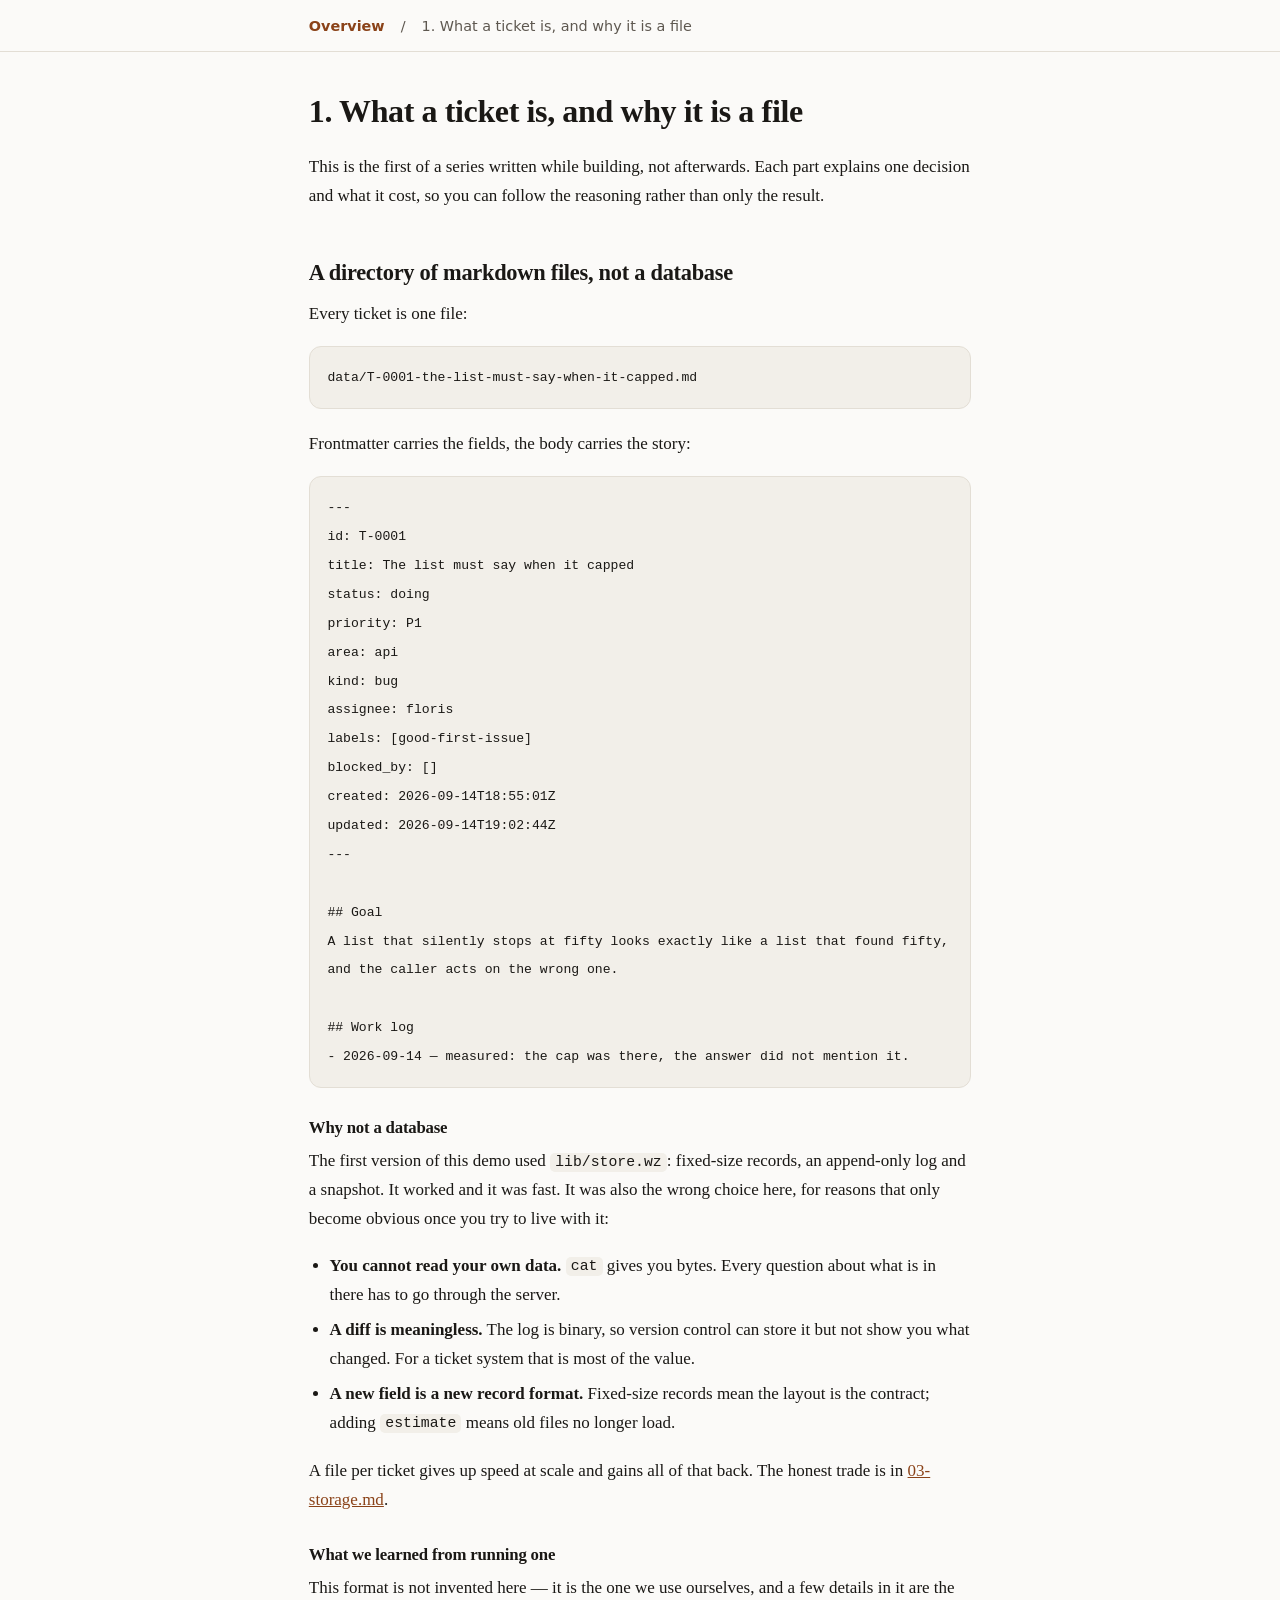
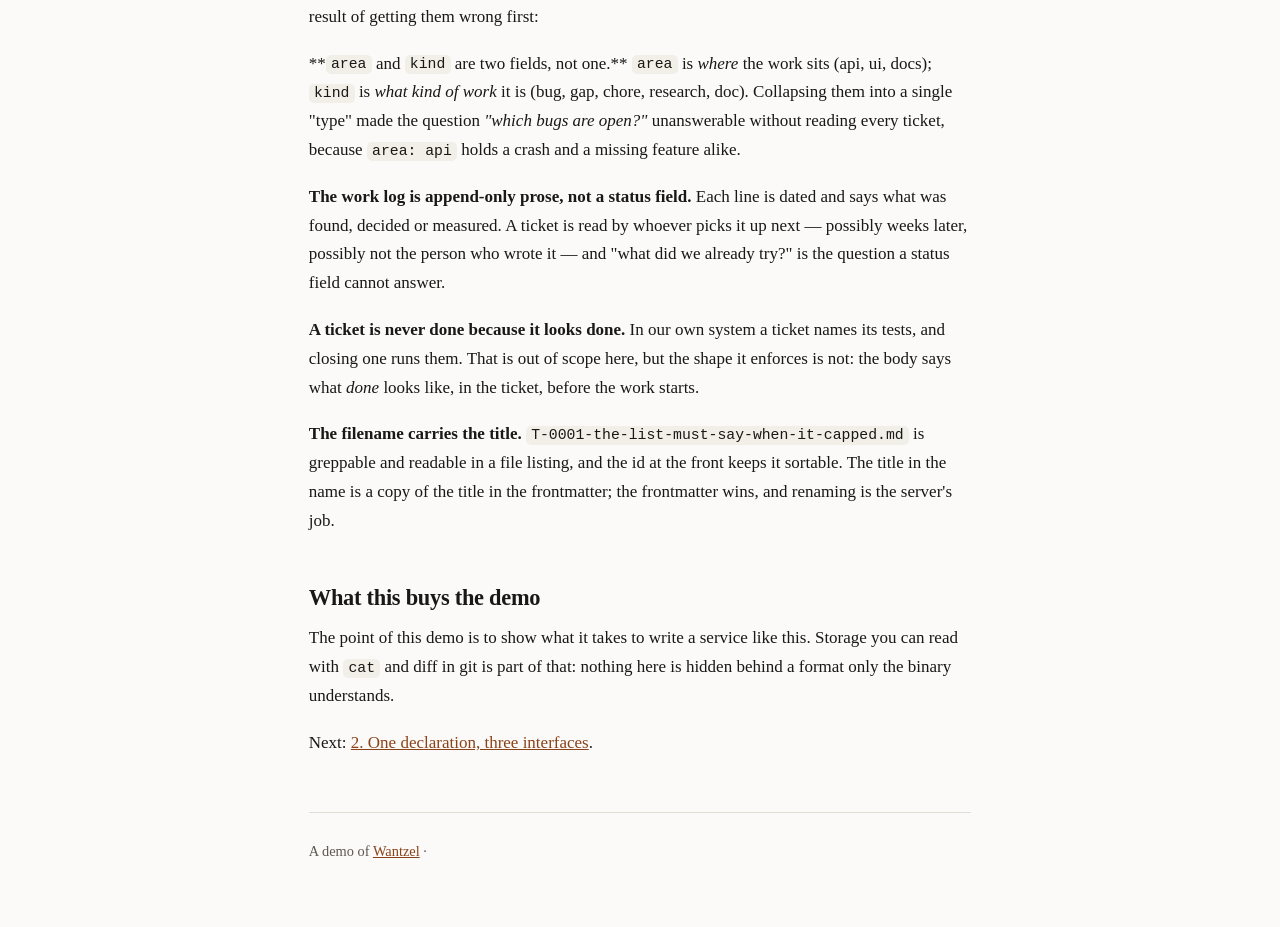
==== wantzel-tasks/docs/01-what-a-ticket-is.html @ 663868b7 "wantzel-tasks: a ticket system built by an agent, in Wantzel" ====
<!doctype html>
<html lang="en">
<head>
<meta charset="utf-8">
<meta name="viewport" content="width=device-width, initial-scale=1">
<title>1. What a ticket is, and why it is a file</title>
<style>
:root{--bg:#fbfaf8;--fg:#1a1815;--muted:#5e5850;--rule:#e3ded5;
--code-bg:#f2efe9;--accent:#8a4218;--accent-soft:#f0e4da;--card:#fff}
@media(prefers-color-scheme:dark){:root{--bg:#15140f;--fg:#ecebe6;--muted:#a09a8f;
--rule:#2e2b25;--code-bg:#1e1c18;--accent:#e0a473;--accent-soft:#2a211a;--card:#1e1c18}}
*{box-sizing:border-box}html{-webkit-text-size-adjust:100%}
body{margin:0;background:var(--bg);color:var(--fg);
font:17px/1.7 ui-serif,Georgia,"Times New Roman",serif}
.wrap{max-width:44rem;margin:0 auto;padding:0 1.3rem 4rem}
a{color:var(--accent)}
nav{border-bottom:1px solid var(--rule);margin-bottom:2.4rem}
nav .wrap{padding-top:1.1rem;padding-bottom:1.1rem;display:flex;gap:1rem;
align-items:baseline;font:.9rem ui-sans-serif,system-ui,sans-serif}
nav a{text-decoration:none;font-weight:600}
nav .sep{color:var(--muted)}
h1,h2,h3{line-height:1.25;letter-spacing:-.012em}
h1{font-size:2rem;margin:1.6rem 0 1.4rem}
h2{font-size:1.4rem;margin:3rem 0 .8rem}
h3{font-size:1.05rem;margin:1.9rem 0 .5rem}
p{margin:0 0 1.1rem}
ul,ol{margin:0 0 1.2rem;padding-left:1.3rem}li{margin-bottom:.4rem}
code{font:.87em ui-monospace,Menlo,monospace;background:var(--code-bg);
padding:.1em .35em;border-radius:5px}
pre{background:var(--code-bg);border:1px solid var(--rule);border-radius:12px;
padding:1rem 1.1rem;overflow-x:auto;margin:0 0 1.3rem}
pre code{background:none;padding:0;font-size:.82rem;line-height:1.6}
blockquote{border-left:3px solid var(--accent);background:var(--accent-soft);
border-radius:0 10px 10px 0;padding:.9rem 1.1rem;margin:0 0 1.3rem}
blockquote p:last-child{margin:0}
table{border-collapse:collapse;width:100%;margin:0 0 1.4rem;
font:.92rem ui-sans-serif,system-ui,sans-serif}
th,td{text-align:left;padding:.5rem .6rem;border-bottom:1px solid var(--rule);
vertical-align:top}
th{font-weight:600;color:var(--muted);font-size:.8rem;letter-spacing:.04em;
text-transform:uppercase}
hr{border:0;border-top:1px solid var(--rule);margin:2.4rem 0}
img{max-width:100%;border:1px solid var(--rule);border-radius:12px}
footer{border-top:1px solid var(--rule);margin-top:3.4rem;padding-top:1.6rem;
color:var(--muted);font-size:.9rem}
@media(max-width:620px){body{font-size:16px}h1{font-size:1.6rem}.wrap{padding:0 1rem 3rem}}
</style>
</head>
<body>
<nav><div class="wrap"><a href="index.html">Overview</a><span class="sep">/</span><span class="sep">1. What a ticket is, and why it is a file</span></div></nav>
<div class="wrap">
<h1>1. What a ticket is, and why it is a file</h1>
<p>This is the first of a series written while building, not afterwards. Each part explains one decision and what it cost, so you can follow the reasoning rather than only the result.</p>
<h2>A directory of markdown files, not a database</h2>
<p>Every ticket is one file:</p>
<pre><code>data/T-0001-the-list-must-say-when-it-capped.md</code></pre>
<p>Frontmatter carries the fields, the body carries the story:</p>
<pre><code>---
id: T-0001
title: The list must say when it capped
status: doing
priority: P1
area: api
kind: bug
assignee: floris
labels: [good-first-issue]
blocked_by: []
created: 2026-09-14T18:55:01Z
updated: 2026-09-14T19:02:44Z
---

## Goal
A list that silently stops at fifty looks exactly like a list that found fifty,
and the caller acts on the wrong one.

## Work log
- 2026-09-14 — measured: the cap was there, the answer did not mention it.</code></pre>
<h3>Why not a database</h3>
<p>The first version of this demo used <code>lib/store.wz</code>: fixed-size records, an append-only log and a snapshot. It worked and it was fast. It was also the wrong choice here, for reasons that only become obvious once you try to live with it:</p>
<ul><li><strong>You cannot read your own data.</strong> <code>cat</code> gives you bytes. Every question about what is in there has to go through the server.</li><li><strong>A diff is meaningless.</strong> The log is binary, so version control can store it but not show you what changed. For a ticket system that is most of the value.</li><li><strong>A new field is a new record format.</strong> Fixed-size records mean the layout is the contract; adding <code>estimate</code> means old files no longer load.</li></ul>
<p>A file per ticket gives up speed at scale and gains all of that back. The honest trade is in <a href="03-storage.html">03-storage.md</a>.</p>
<h3>What we learned from running one</h3>
<p>This format is not invented here — it is the one we use ourselves, and a few details in it are the result of getting them wrong first:</p>
<p>**<code>area</code> and <code>kind</code> are two fields, not one.** <code>area</code> is <em>where</em> the work sits (api, ui, docs); <code>kind</code> is <em>what kind of work</em> it is (bug, gap, chore, research, doc). Collapsing them into a single &quot;type&quot; made the question <em>&quot;which bugs are open?&quot;</em> unanswerable without reading every ticket, because <code>area: api</code> holds a crash and a missing feature alike.</p>
<p><strong>The work log is append-only prose, not a status field.</strong> Each line is dated and says what was found, decided or measured. A ticket is read by whoever picks it up next — possibly weeks later, possibly not the person who wrote it — and &quot;what did we already try?&quot; is the question a status field cannot answer.</p>
<p><strong>A ticket is never done because it looks done.</strong> In our own system a ticket names its tests, and closing one runs them. That is out of scope here, but the shape it enforces is not: the body says what <em>done</em> looks like, in the ticket, before the work starts.</p>
<p><strong>The filename carries the title.</strong> <code>T-0001-the-list-must-say-when-it-capped.md</code> is greppable and readable in a file listing, and the id at the front keeps it sortable. The title in the name is a copy of the title in the frontmatter; the frontmatter wins, and renaming is the server&#x27;s job.</p>
<h2>What this buys the demo</h2>
<p>The point of this demo is to show what it takes to write a service like this. Storage you can read with <code>cat</code> and diff in git is part of that: nothing here is hidden behind a format only the binary understands.</p>
<p>Next: <a href="02-one-declaration-three-interfaces.html">2. One declaration, three interfaces</a>.</p>
<footer>A demo of <a href="https://wantzel.com">Wantzel</a> &middot; </footer>
</div>
</body>
</html>
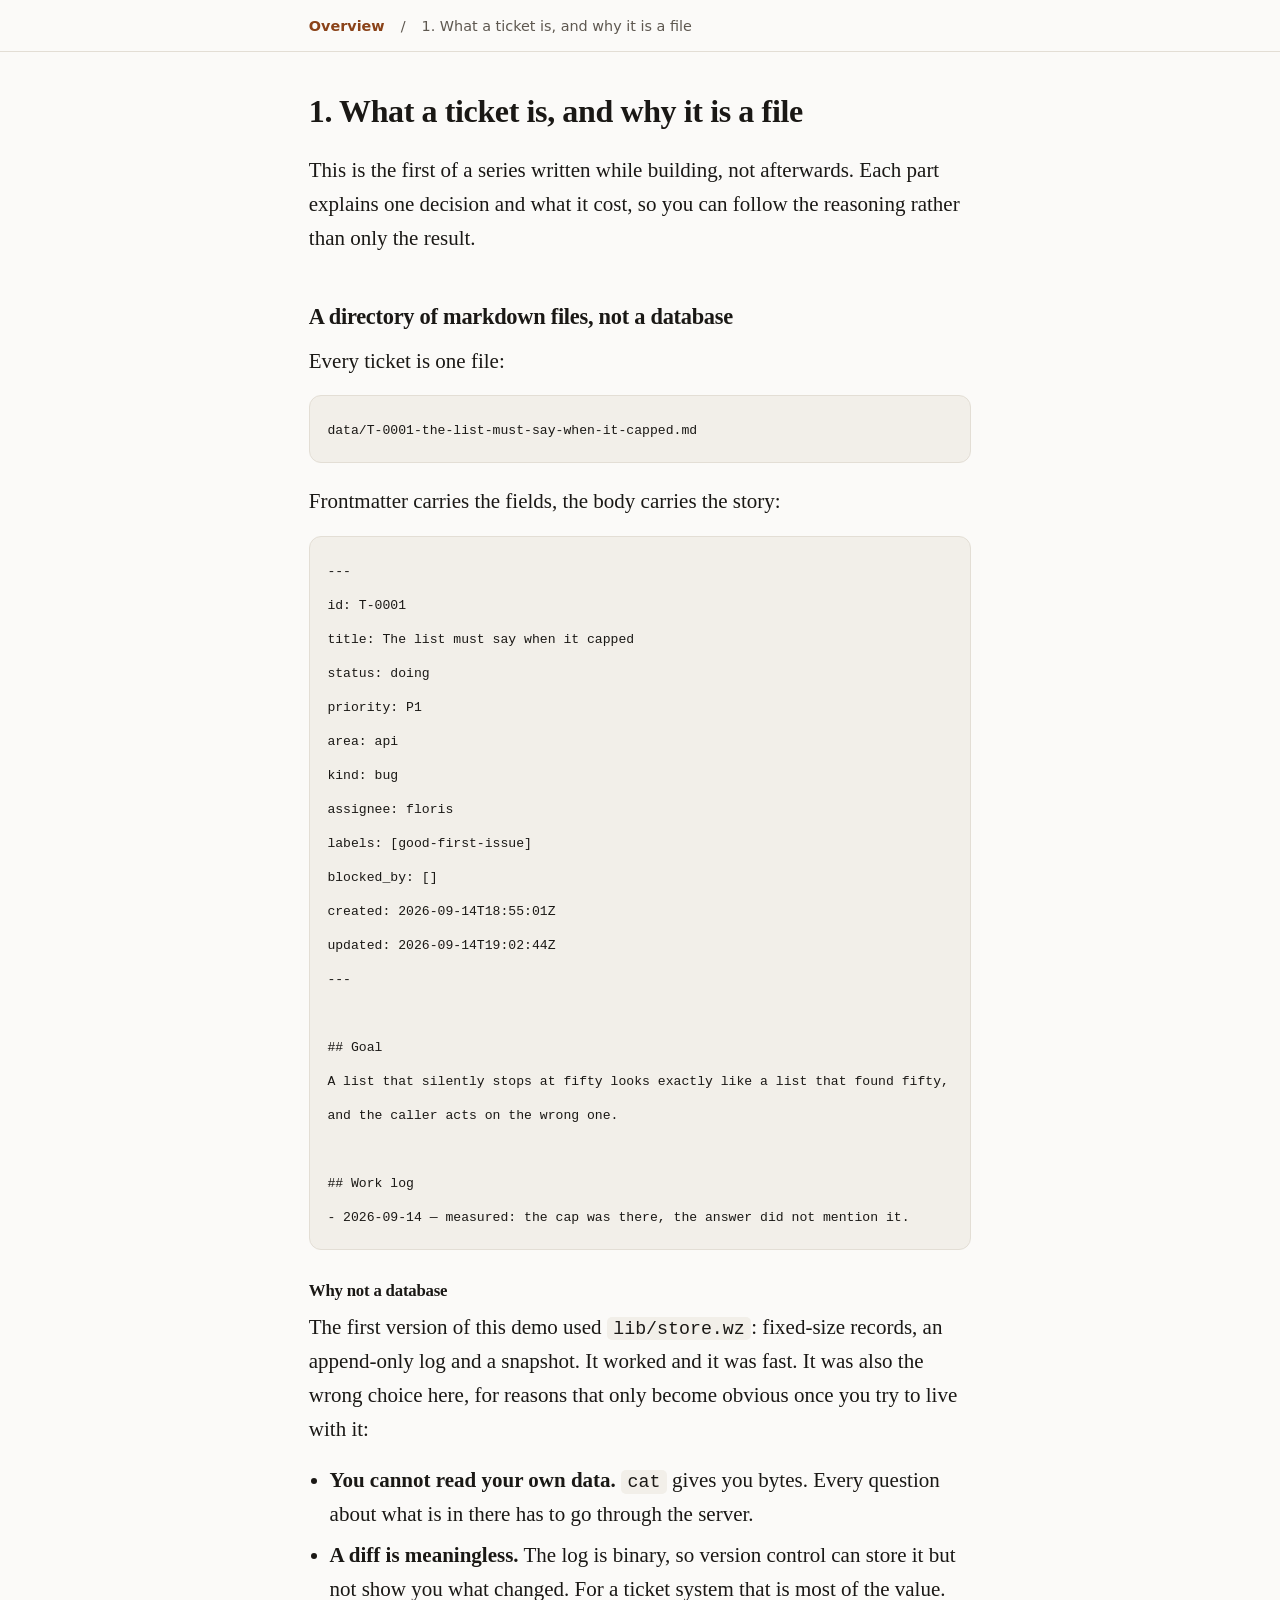
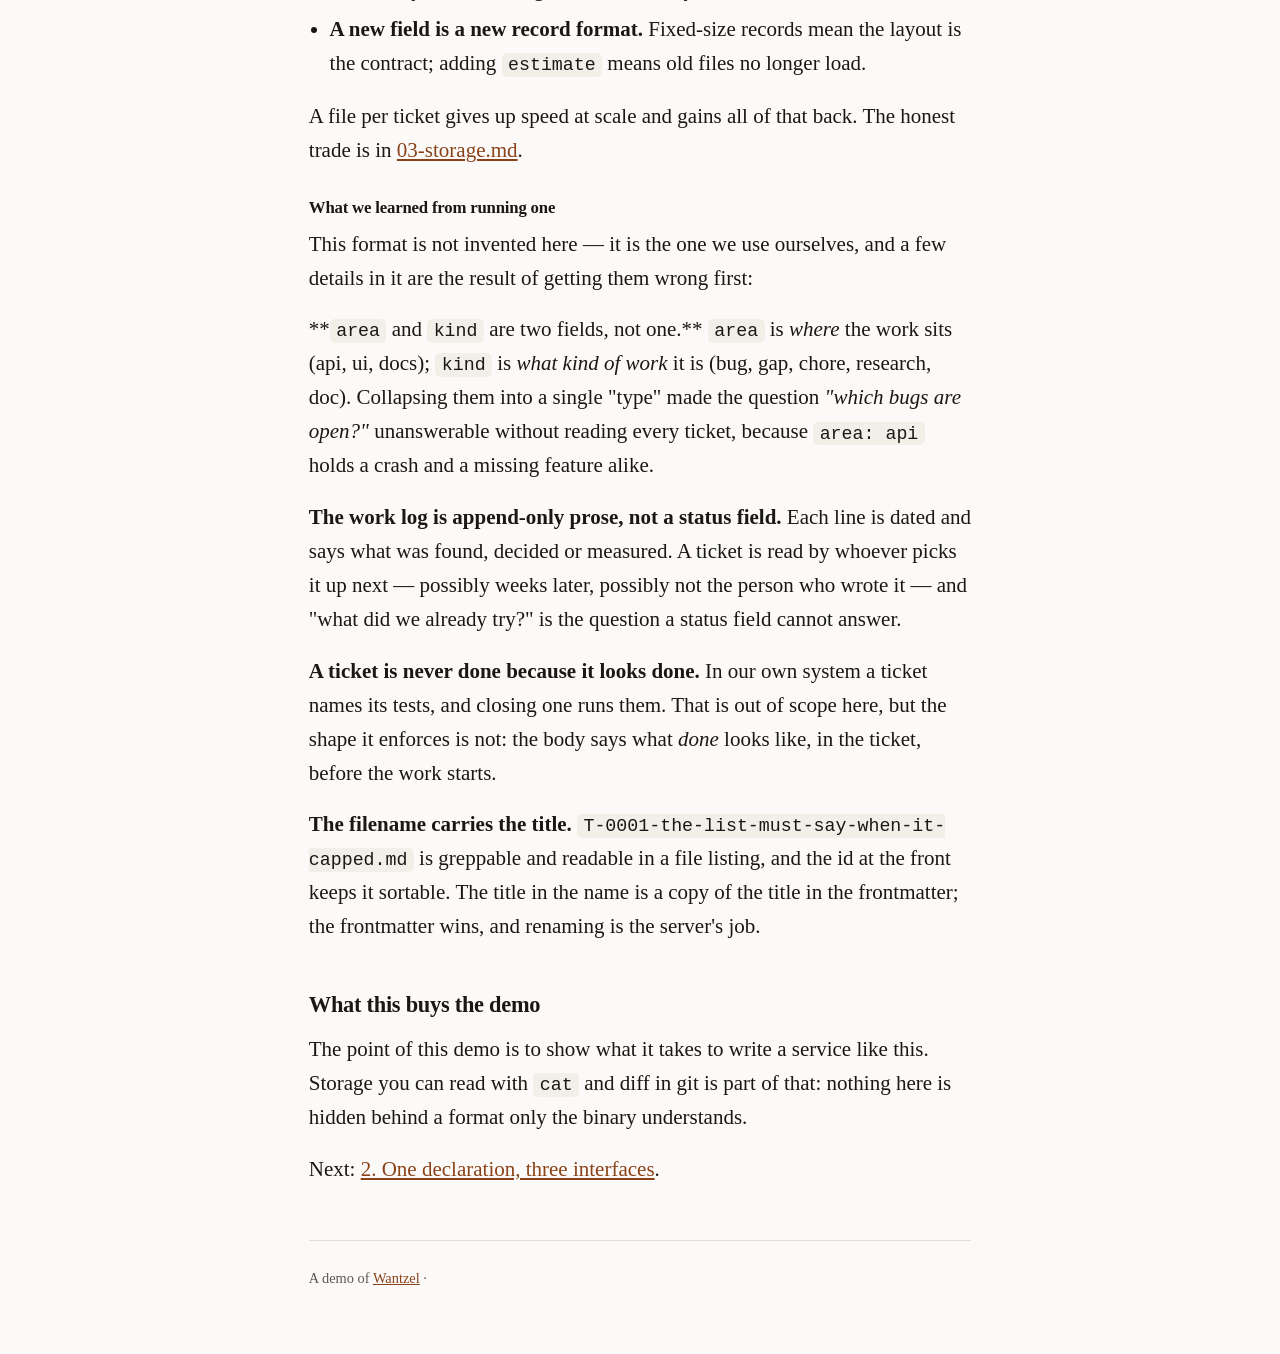
==== commit 5c88d1a6: "docs: 21px, the size it is actually read at" ====
--- a/wantzel-tasks/docs/01-what-a-ticket-is.html
+++ b/wantzel-tasks/docs/01-what-a-ticket-is.html
@@ -11,7 +11,7 @@
 --rule:#2e2b25;--code-bg:#1e1c18;--accent:#e0a473;--accent-soft:#2a211a;--card:#1e1c18}}
 *{box-sizing:border-box}html{-webkit-text-size-adjust:100%}
 body{margin:0;background:var(--bg);color:var(--fg);
-font:17px/1.7 ui-serif,Georgia,"Times New Roman",serif}
+font:21px/1.62 ui-serif,Georgia,"Times New Roman",serif}
 .wrap{max-width:44rem;margin:0 auto;padding:0 1.3rem 4rem}
 a{color:var(--accent)}
 nav{border-bottom:1px solid var(--rule);margin-bottom:2.4rem}
@@ -43,7 +43,7 @@
 img{max-width:100%;border:1px solid var(--rule);border-radius:12px}
 footer{border-top:1px solid var(--rule);margin-top:3.4rem;padding-top:1.6rem;
 color:var(--muted);font-size:.9rem}
-@media(max-width:620px){body{font-size:16px}h1{font-size:1.6rem}.wrap{padding:0 1rem 3rem}}
+@media(max-width:620px){body{font-size:17px;line-height:1.62}h1{font-size:1.6rem}.wrap{padding:0 1rem 3rem}}
 </style>
 </head>
 <body>
